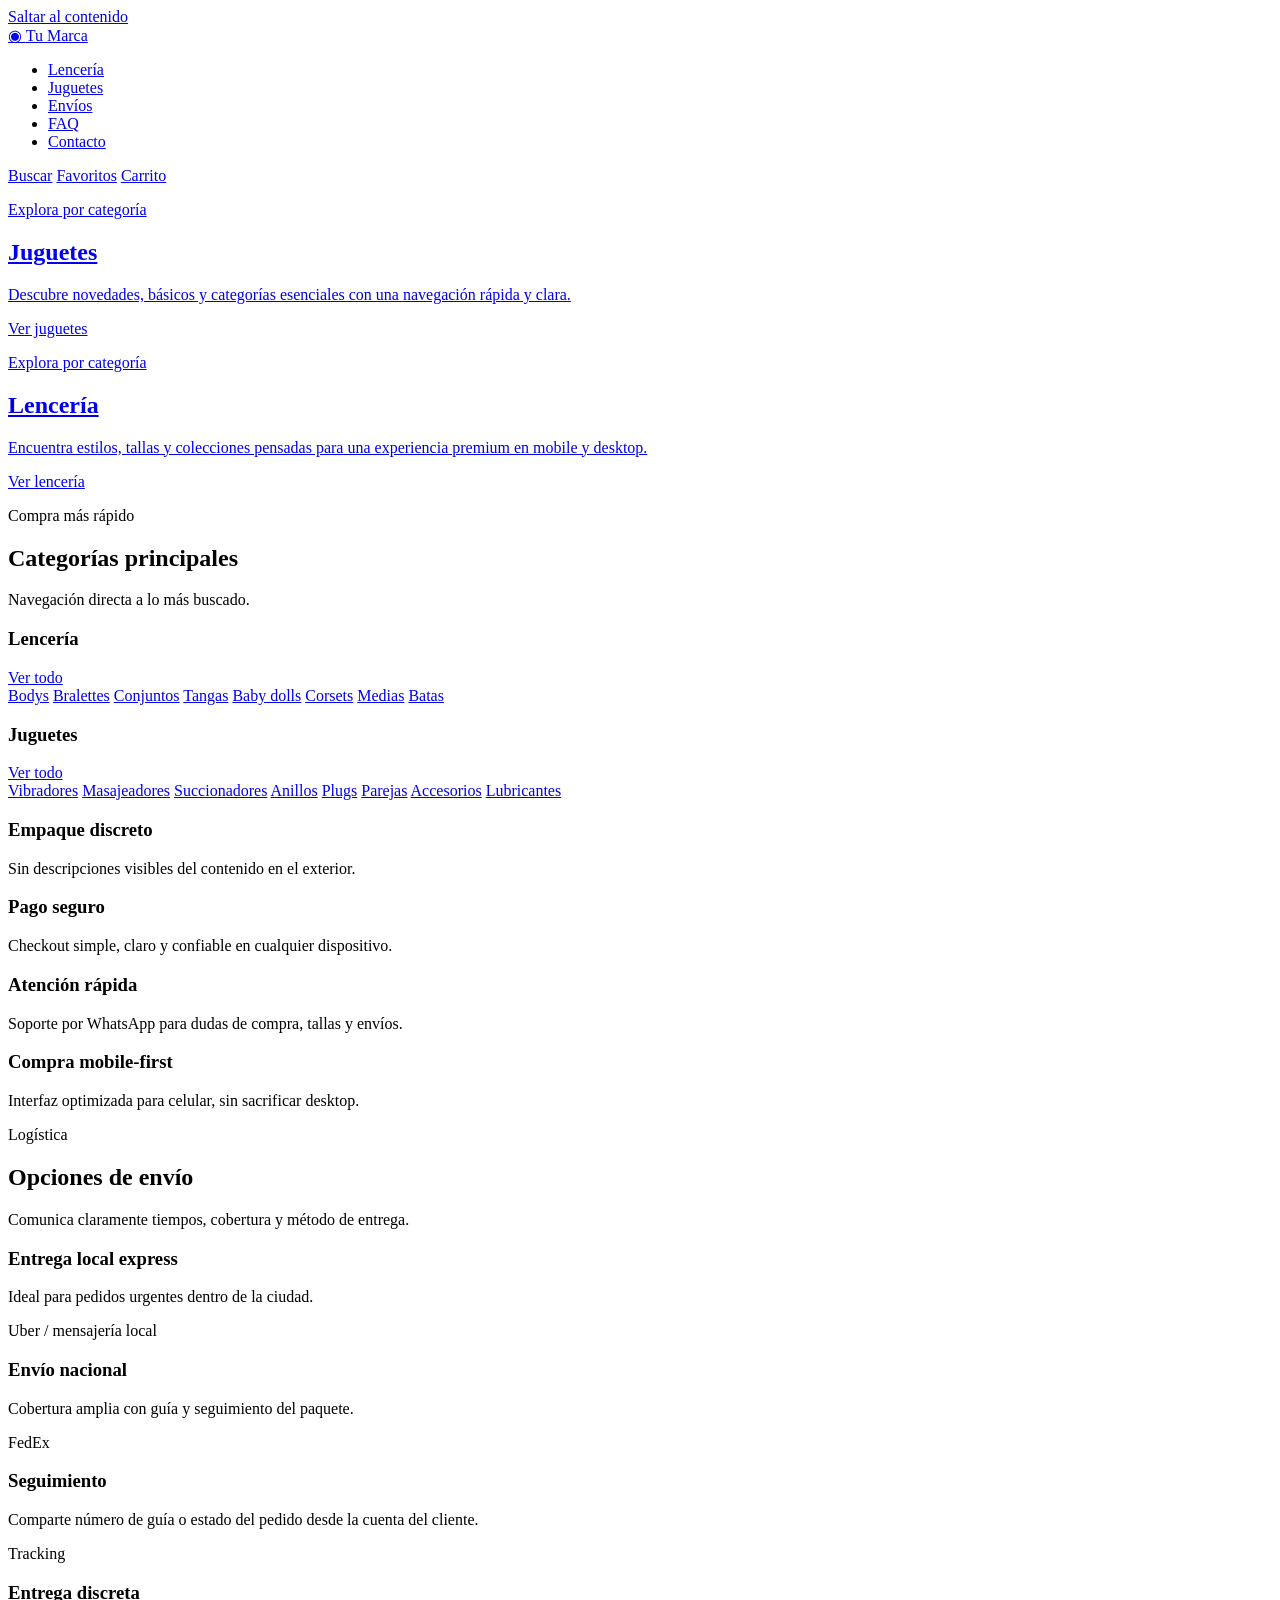
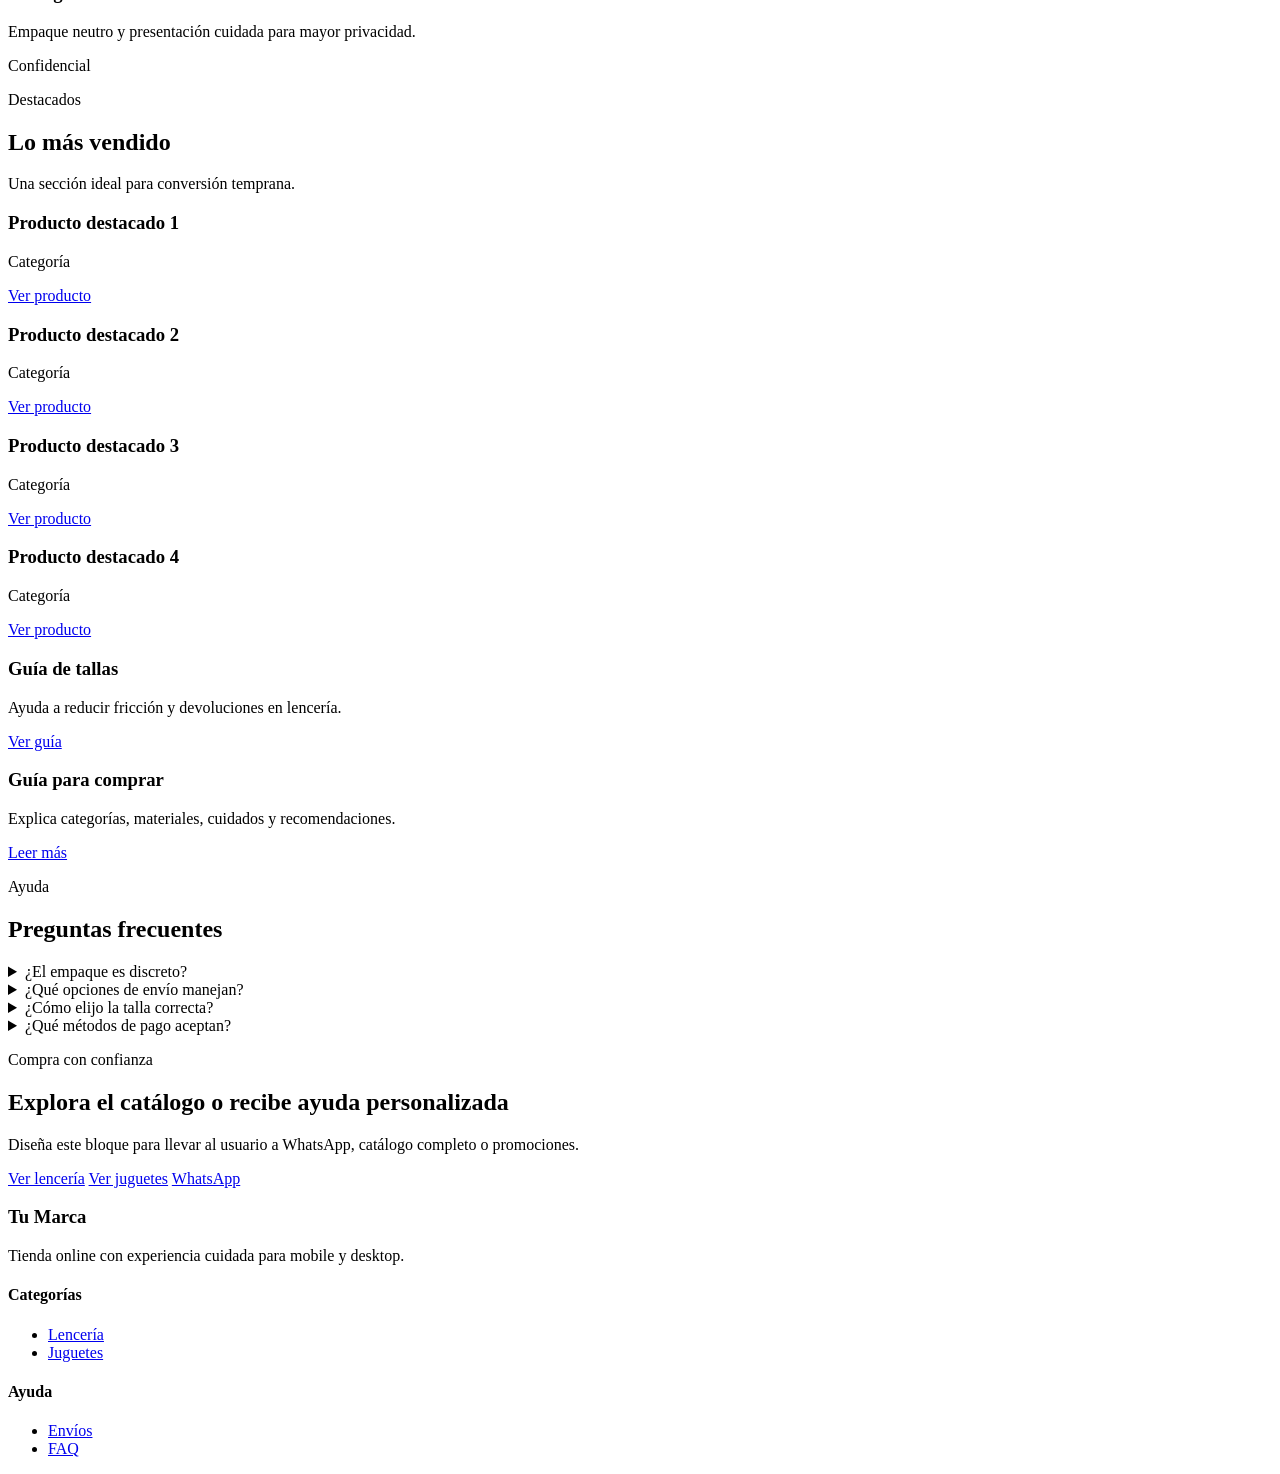
==== index.html @ 81722ff7 "Create index.html" ====
<!DOCTYPE html>
<html lang="es">
<head>
  <meta charset="utf-8">
  <meta name="viewport" content="width=device-width, initial-scale=1">
  <title>Tienda Online | Lencería y Juguetes</title>
  <meta name="description" content="Tienda online con categorías de lencería y juguetes. Compra fácil, diseño responsive, envío discreto y atención personalizada.">
  <meta name="theme-color" content="#111111">
  <link rel="preconnect" href="https://fonts.gstatic.com" crossorigin>
  <link rel="stylesheet" href="styles.css">
</head>
<body>

  <a class="skip-link" href="#main">Saltar al contenido</a>

  <header class="site-header">
    <div class="container header-wrap">
      <a class="brand" href="index.html" aria-label="Inicio de la tienda">
        <span class="brand-logo">◉</span>
        <span class="brand-text">Tu Marca</span>
      </a>

      <nav class="main-nav" aria-label="Navegación principal">
        <ul>
          <li><a href="lenceria.html">Lencería</a></li>
          <li><a href="juguetes.html">Juguetes</a></li>
          <li><a href="#envios">Envíos</a></li>
          <li><a href="#faq">FAQ</a></li>
          <li><a href="#contacto">Contacto</a></li>
        </ul>
      </nav>

      <div class="header-actions">
        <a class="icon-btn" href="#" aria-label="Buscar">Buscar</a>
        <a class="icon-btn" href="#" aria-label="Favoritos">Favoritos</a>
        <a class="icon-btn" href="#" aria-label="Carrito">Carrito</a>
      </div>
    </div>
  </header>

  <main id="main">

    <!-- HERO DIVIDIDO -->
    <section class="split-hero" aria-label="Explora por categoría principal">
      <div class="split-grid">

        <a class="hero-panel hero-panel-toys" href="juguetes.html" aria-label="Ir a la categoría de juguetes">
          <div class="hero-overlay"></div>
          <div class="hero-content">
            <p class="eyebrow">Explora por categoría</p>
            <h1>Juguetes</h1>
            <p class="hero-copy">Descubre novedades, básicos y categorías esenciales con una navegación rápida y clara.</p>
            <span class="hero-cta">Ver juguetes</span>
          </div>
        </a>

        <a class="hero-panel hero-panel-lingerie" href="lenceria.html" aria-label="Ir a la categoría de lencería">
          <div class="hero-overlay"></div>
          <div class="hero-content">
            <p class="eyebrow">Explora por categoría</p>
            <h1>Lencería</h1>
            <p class="hero-copy">Encuentra estilos, tallas y colecciones pensadas para una experiencia premium en mobile y desktop.</p>
            <span class="hero-cta">Ver lencería</span>
          </div>
        </a>

      </div>
    </section>

    <!-- CATEGORÍAS RÁPIDAS -->
    <section class="quick-categories section">
      <div class="container">
        <div class="section-head">
          <p class="eyebrow">Compra más rápido</p>
          <h2>Categorías principales</h2>
          <p>Navegación directa a lo más buscado.</p>
        </div>

        <div class="category-columns">

          <article class="category-block">
            <div class="category-block-head">
              <h3>Lencería</h3>
              <a href="lenceria.html">Ver todo</a>
            </div>
            <div class="chip-grid">
              <a href="lenceria.html#bodys">Bodys</a>
              <a href="lenceria.html#bralettes">Bralettes</a>
              <a href="lenceria.html#conjuntos">Conjuntos</a>
              <a href="lenceria.html#tangas">Tangas</a>
              <a href="lenceria.html#babydolls">Baby dolls</a>
              <a href="lenceria.html#corsets">Corsets</a>
              <a href="lenceria.html#medias">Medias</a>
              <a href="lenceria.html#batas">Batas</a>
            </div>
          </article>

          <article class="category-block">
            <div class="category-block-head">
              <h3>Juguetes</h3>
              <a href="juguetes.html">Ver todo</a>
            </div>
            <div class="chip-grid">
              <a href="juguetes.html#vibradores">Vibradores</a>
              <a href="juguetes.html#masajeadores">Masajeadores</a>
              <a href="juguetes.html#succionadores">Succionadores</a>
              <a href="juguetes.html#anillos">Anillos</a>
              <a href="juguetes.html#plugs">Plugs</a>
              <a href="juguetes.html#parejas">Parejas</a>
              <a href="juguetes.html#accesorios">Accesorios</a>
              <a href="juguetes.html#lubricantes">Lubricantes</a>
            </div>
          </article>

        </div>
      </div>
    </section>

    <!-- BENEFICIOS -->
    <section class="trust-bar section">
      <div class="container">
        <div class="benefits-grid">
          <article class="benefit-card">
            <h3>Empaque discreto</h3>
            <p>Sin descripciones visibles del contenido en el exterior.</p>
          </article>
          <article class="benefit-card">
            <h3>Pago seguro</h3>
            <p>Checkout simple, claro y confiable en cualquier dispositivo.</p>
          </article>
          <article class="benefit-card">
            <h3>Atención rápida</h3>
            <p>Soporte por WhatsApp para dudas de compra, tallas y envíos.</p>
          </article>
          <article class="benefit-card">
            <h3>Compra mobile-first</h3>
            <p>Interfaz optimizada para celular, sin sacrificar desktop.</p>
          </article>
        </div>
      </div>
    </section>

    <!-- ENVIOS -->
    <section id="envios" class="shipping section">
      <div class="container">
        <div class="section-head">
          <p class="eyebrow">Logística</p>
          <h2>Opciones de envío</h2>
          <p>Comunica claramente tiempos, cobertura y método de entrega.</p>
        </div>

        <div class="shipping-grid">
          <article class="shipping-card">
            <h3>Entrega local express</h3>
            <p>Ideal para pedidos urgentes dentro de la ciudad.</p>
            <span class="shipping-badge">Uber / mensajería local</span>
          </article>

          <article class="shipping-card">
            <h3>Envío nacional</h3>
            <p>Cobertura amplia con guía y seguimiento del paquete.</p>
            <span class="shipping-badge">FedEx</span>
          </article>

          <article class="shipping-card">
            <h3>Seguimiento</h3>
            <p>Comparte número de guía o estado del pedido desde la cuenta del cliente.</p>
            <span class="shipping-badge">Tracking</span>
          </article>

          <article class="shipping-card">
            <h3>Entrega discreta</h3>
            <p>Empaque neutro y presentación cuidada para mayor privacidad.</p>
            <span class="shipping-badge">Confidencial</span>
          </article>
        </div>
      </div>
    </section>

    <!-- BEST SELLERS -->
    <section class="featured section">
      <div class="container">
        <div class="section-head">
          <p class="eyebrow">Destacados</p>
          <h2>Lo más vendido</h2>
          <p>Una sección ideal para conversión temprana.</p>
        </div>

        <div class="product-grid">
          <article class="product-card">
            <div class="product-media"></div>
            <h3>Producto destacado 1</h3>
            <p>Categoría</p>
            <a href="#">Ver producto</a>
          </article>
          <article class="product-card">
            <div class="product-media"></div>
            <h3>Producto destacado 2</h3>
            <p>Categoría</p>
            <a href="#">Ver producto</a>
          </article>
          <article class="product-card">
            <div class="product-media"></div>
            <h3>Producto destacado 3</h3>
            <p>Categoría</p>
            <a href="#">Ver producto</a>
          </article>
          <article class="product-card">
            <div class="product-media"></div>
            <h3>Producto destacado 4</h3>
            <p>Categoría</p>
            <a href="#">Ver producto</a>
          </article>
        </div>
      </div>
    </section>

    <!-- GUIAS -->
    <section class="guides section">
      <div class="container guides-grid">
        <article class="guide-card">
          <h3>Guía de tallas</h3>
          <p>Ayuda a reducir fricción y devoluciones en lencería.</p>
          <a href="#">Ver guía</a>
        </article>
        <article class="guide-card">
          <h3>Guía para comprar</h3>
          <p>Explica categorías, materiales, cuidados y recomendaciones.</p>
          <a href="#">Leer más</a>
        </article>
      </div>
    </section>

    <!-- FAQ -->
    <section id="faq" class="faq section">
      <div class="container">
        <div class="section-head">
          <p class="eyebrow">Ayuda</p>
          <h2>Preguntas frecuentes</h2>
        </div>

        <div class="faq-list">
          <details>
            <summary>¿El empaque es discreto?</summary>
            <p>Sí. El pedido se entrega en empaque neutro para mayor privacidad.</p>
          </details>
          <details>
            <summary>¿Qué opciones de envío manejan?</summary>
            <p>Entrega local express y envíos nacionales con guía.</p>
          </details>
          <details>
            <summary>¿Cómo elijo la talla correcta?</summary>
            <p>Puedes consultar la guía de tallas o pedir ayuda por WhatsApp.</p>
          </details>
          <details>
            <summary>¿Qué métodos de pago aceptan?</summary>
            <p>Tarjeta, transferencia y otros métodos según tu operación.</p>
          </details>
        </div>
      </div>
    </section>

    <!-- CTA FINAL -->
    <section id="contacto" class="final-cta section">
      <div class="container final-cta-box">
        <p class="eyebrow">Compra con confianza</p>
        <h2>Explora el catálogo o recibe ayuda personalizada</h2>
        <p>Diseña este bloque para llevar al usuario a WhatsApp, catálogo completo o promociones.</p>
        <div class="cta-actions">
          <a class="btn btn-primary" href="lenceria.html">Ver lencería</a>
          <a class="btn btn-secondary" href="juguetes.html">Ver juguetes</a>
          <a class="btn btn-tertiary" href="#">WhatsApp</a>
        </div>
      </div>
    </section>

  </main>

  <footer class="site-footer">
    <div class="container footer-wrap">
      <div>
        <h3>Tu Marca</h3>
        <p>Tienda online con experiencia cuidada para mobile y desktop.</p>
      </div>
      <div>
        <h4>Categorías</h4>
        <ul>
          <li><a href="lenceria.html">Lencería</a></li>
          <li><a href="juguetes.html">Juguetes</a></li>
        </ul>
      </div>
      <div>
        <h4>Ayuda</h4>
        <ul>
          <li><a href="#envios">Envíos</a></li>
          <li><a href="#faq">FAQ</a></li>
        </ul>
      </div>
    </div>
  </footer>

</body>
</html>
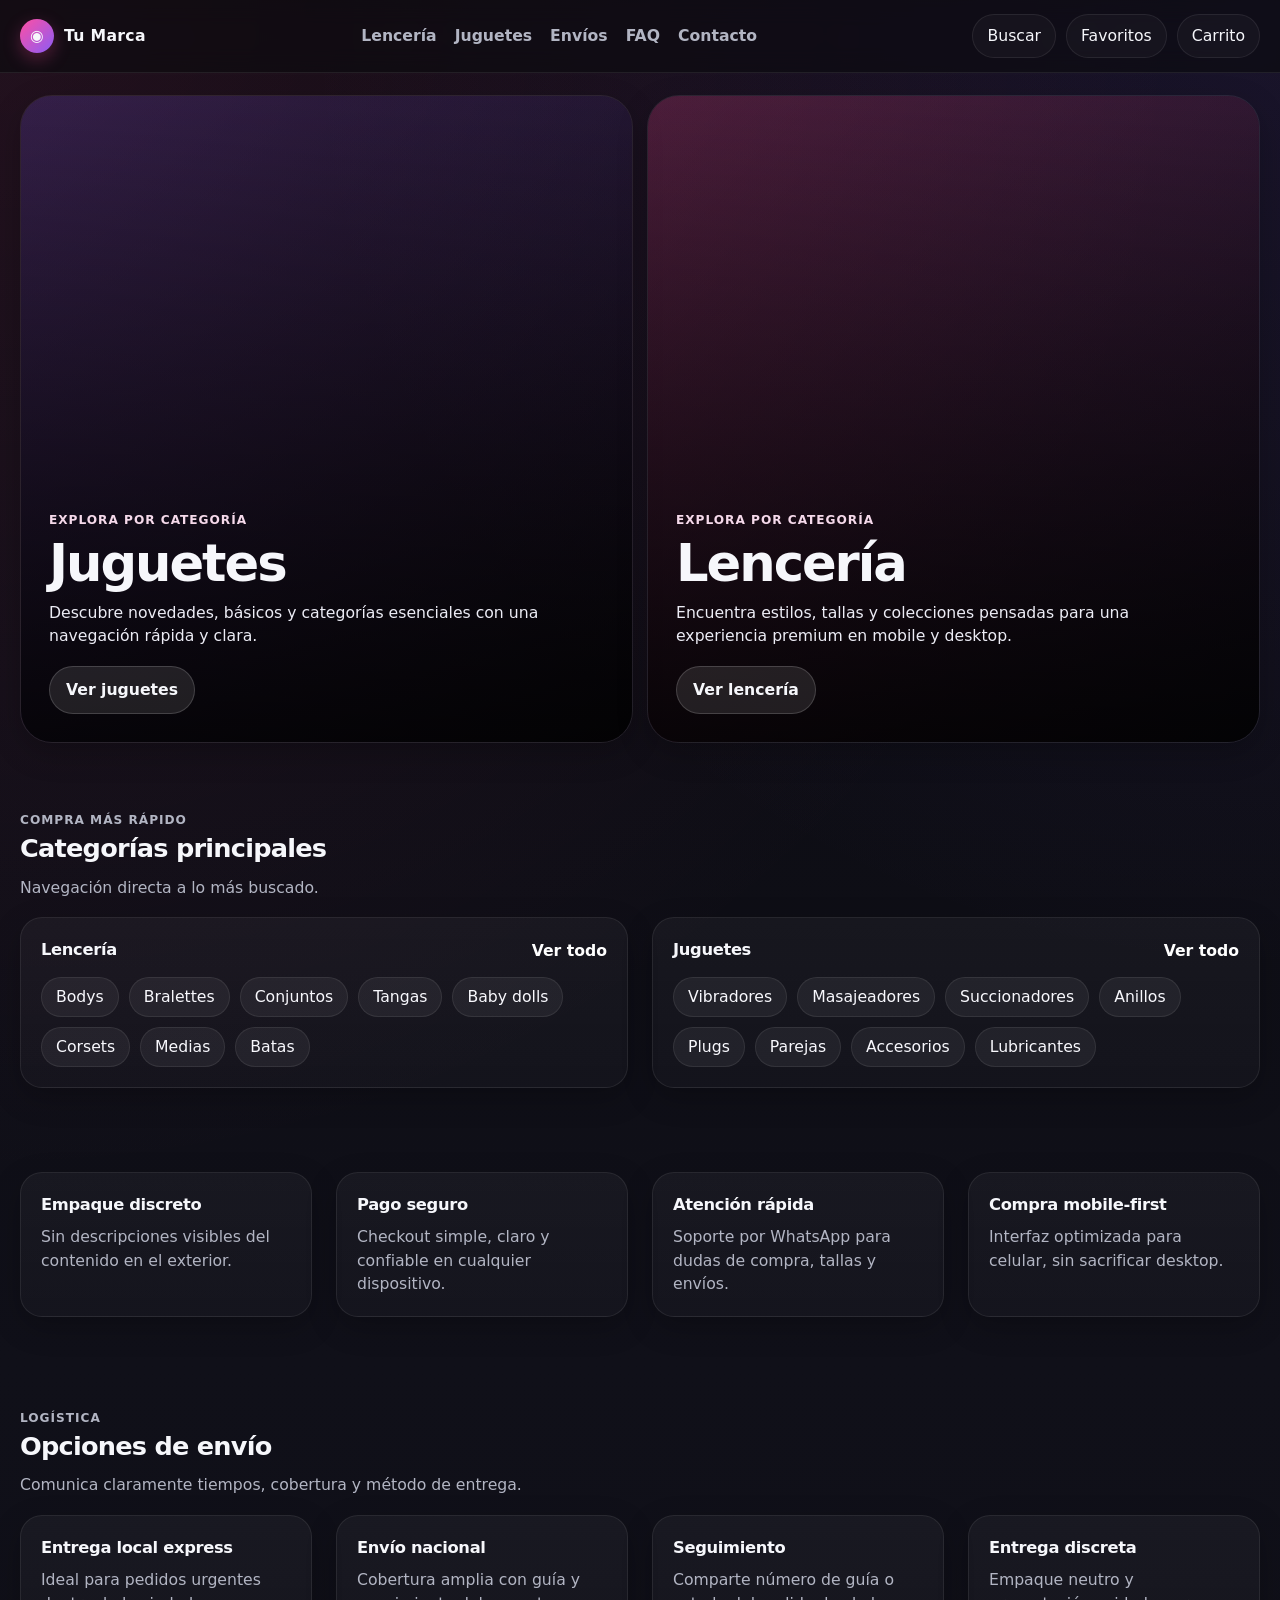
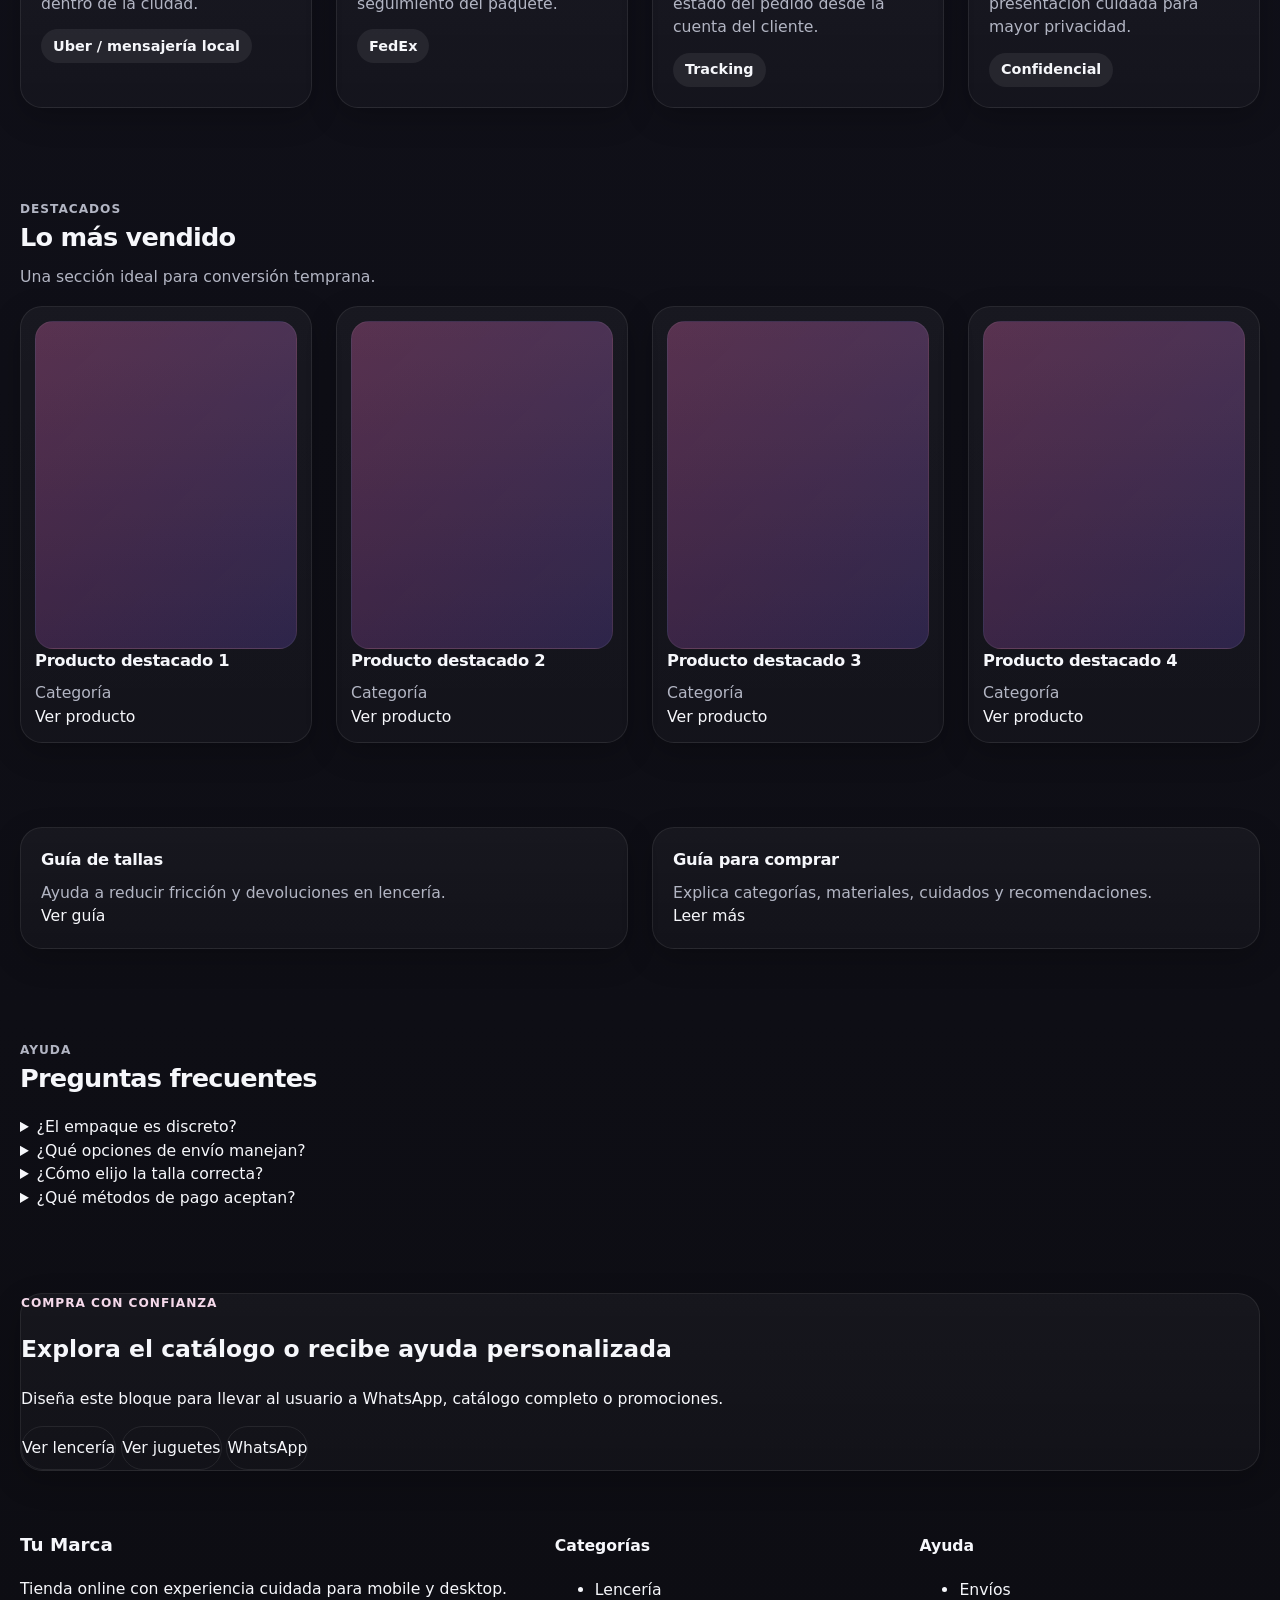
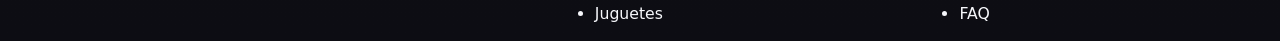
==== commit 68c97f26: "Update index.html" ====
--- a/index.html
+++ b/index.html
@@ -7,7 +7,7 @@
   <meta name="description" content="Tienda online con categorías de lencería y juguetes. Compra fácil, diseño responsive, envío discreto y atención personalizada.">
   <meta name="theme-color" content="#111111">
   <link rel="preconnect" href="https://fonts.gstatic.com" crossorigin>
-  <link rel="stylesheet" href="styles.css">
+  <link rel="stylesheet" href="main.css">
 </head>
 <body>
 
--- a/main.css
+++ b/main.css
@@ -0,0 +1 @@
+:root{--bg:#0b0b0f;--bg-2:#12121a;--panel:#161621;--panel-2:#1c1c29;--text:#f6f7fb;--muted:#b2b5c3;--line:rgba(255,255,255,.08);--brand:#ff4fa3;--brand-2:#8b5cf6;--accent:#ffd166;--ok:#25d366;--shadow:0 10px 30px rgba(0,0,0,.22);--radius:22px;--radius-sm:16px;--maxw:1240px;--container:calc(100% - 32px);--header-h:72px;--gap:clamp(14px,2vw,24px);--fs-hero:clamp(2rem,4vw,4.6rem);--fs-h2:clamp(1.5rem,2vw,2.4rem);--fs-body:clamp(.98rem,1.1vw,1.04rem)}*{box-sizing:border-box}html{scroll-behavior:smooth}body{margin:0;font-family:Inter,ui-sans-serif,system-ui,-apple-system,BlinkMacSystemFont,"Segoe UI",sans-serif;background:radial-gradient(circle at top left,rgba(255,79,163,.10),transparent 34%),radial-gradient(circle at top right,rgba(139,92,246,.12),transparent 28%),linear-gradient(180deg,#0a0a0f,#101019 42%,#0d0d13 100%);color:var(--text);font-size:var(--fs-body);line-height:1.5;text-rendering:optimizeLegibility;-webkit-font-smoothing:antialiased}img{max-width:100%;display:block}a{text-decoration:none;color:inherit}button,input{font:inherit}button{cursor:pointer}.container{width:min(var(--maxw),var(--container));margin-inline:auto}.skip-link{position:absolute;left:-9999px;top:auto}.skip-link:focus{left:16px;top:16px;z-index:9999;background:#fff;color:#111;padding:10px 14px;border-radius:12px}.site-header{position:sticky;top:0;z-index:100;backdrop-filter:saturate(1.2) blur(12px);background:rgba(11,11,15,.66);border-bottom:1px solid var(--line)}.header-wrap{min-height:var(--header-h);display:flex;align-items:center;justify-content:space-between;gap:16px}.brand{display:flex;align-items:center;gap:10px;font-weight:800;letter-spacing:.02em}.brand-logo{width:34px;height:34px;border-radius:50%;display:grid;place-items:center;background:linear-gradient(135deg,var(--brand),var(--brand-2));box-shadow:0 6px 18px rgba(255,79,163,.28)}.main-nav ul{list-style:none;display:flex;gap:18px;margin:0;padding:0}.main-nav a{color:var(--muted);font-weight:600}.main-nav a:hover{color:var(--text)}.header-actions{display:flex;align-items:center;gap:10px}.icon-btn,.btn{min-height:44px;border-radius:999px;border:1px solid var(--line);display:inline-flex;align-items:center;justify-content:center;transition:transform .18s ease,border-color .18s ease,background .18s ease}.icon-btn{padding:0 14px;background:rgba(255,255,255,.03);color:var(--text)}.icon-btn:hover,.btn:hover{transform:translateY(-1px)}.split-hero{padding:22px 0 18px}.split-grid{width:min(var(--maxw),var(--container));margin-inline:auto;display:grid;grid-template-columns:1fr 1fr;gap:14px;min-height:min(72svh,760px)}.hero-panel{position:relative;overflow:hidden;border-radius:32px;border:1px solid var(--line);box-shadow:var(--shadow);display:flex;align-items:end;padding:28px;isolation:isolate}.hero-panel::before{content:"";position:absolute;inset:0;background-size:cover;background-position:center;transform:scale(1.02);transition:transform .5s ease,filter .3s ease;z-index:-2}.hero-panel::after{content:"";position:absolute;inset:0;background:linear-gradient(180deg,rgba(0,0,0,.10),rgba(0,0,0,.62) 72%,rgba(0,0,0,.82));z-index:-1}.hero-panel:hover::before{transform:scale(1.06)}.hero-panel-toys::before{background-image:linear-gradient(135deg,rgba(139,92,246,.24),rgba(0,0,0,.1)),url("https://images.unsplash.com/photo-1512436991641-6745cdb1723f?auto=format&fit=crop&w=1200&q=70")}.hero-panel-lingerie::before{background-image:linear-gradient(135deg,rgba(255,79,163,.26),rgba(0,0,0,.1)),url("https://images.unsplash.com/photo-1529139574466-a303027c1d8b?auto=format&fit=crop&w=1200&q=70")}.hero-content{max-width:540px}.eyebrow{margin:0 0 10px;color:#f5d9ea;font-weight:700;letter-spacing:.08em;text-transform:uppercase;font-size:.76rem}.hero-content h1{margin:0;font-size:var(--fs-hero);line-height:.94;letter-spacing:-.04em}.hero-copy{margin:14px 0 0;color:#ececf5;max-width:52ch}.hero-cta{display:inline-flex;margin-top:18px;min-height:48px;align-items:center;padding:0 16px;border-radius:999px;background:rgba(255,255,255,.10);border:1px solid rgba(255,255,255,.16);font-weight:700}.section{padding:42px 0}.section-head{margin:0 0 18px}.section-head h2{margin:0;font-size:var(--fs-h2);letter-spacing:-.03em}.section-head p{margin:8px 0 0;color:var(--muted)}.category-columns,.benefits-grid,.shipping-grid,.product-grid,.guides-grid,.footer-wrap{display:grid;gap:var(--gap)}.category-columns{grid-template-columns:1fr 1fr}.benefits-grid{grid-template-columns:repeat(4,1fr)}.shipping-grid{grid-template-columns:repeat(4,1fr)}.product-grid{grid-template-columns:repeat(4,1fr)}.guides-grid{grid-template-columns:repeat(2,1fr)}.footer-wrap{grid-template-columns:1.2fr .8fr .8fr}.category-block,.benefit-card,.shipping-card,.product-card,.guide-card,.final-cta-box{background:linear-gradient(180deg,rgba(255,255,255,.04),rgba(255,255,255,.025));border:1px solid var(--line);border-radius:var(--radius);box-shadow:var(--shadow)}.category-block,.benefit-card,.shipping-card,.guide-card{padding:20px}.category-block-head{display:flex;align-items:center;justify-content:space-between;gap:12px;margin-bottom:14px}.category-block-head h3,.benefit-card h3,.shipping-card h3,.guide-card h3,.product-card h3{margin:0;font-size:1.02rem;letter-spacing:-.02em}.category-block-head a{color:#fff;font-weight:700}.chip-grid{display:flex;flex-wrap:wrap;gap:10px}.chip-grid a{min-height:40px;padding:0 14px;border-radius:999px;display:inline-flex;align-items:center;background:rgba(255,255,255,.06);border:1px solid rgba(255,255,255,.08);color:#f8f8fd}.benefit-card p,.shipping-card p,.guide-card p,.product-card p{margin:8px 0 0;color:var(--muted)}.shipping-badge{display:inline-flex;margin-top:14px;min-height:34px;align-items:center;padding:0 12px;border-radius:999px;background:rgba(255,255,255,.07);font-size:.9rem;font-weight:700}.product-card{overflow:hidden;padding:14px}.product-media{aspect-ratio:4/5;border-radius:18px;background:linear-gradient(135deg,rgba(255,79,163,.22),rgba(139,92,246,.18)),linear-gradient(180deg,#2a2a38,#191924);border:1px solid rgba(255,255,255,.06)}.product-meta{padding:14px 4px 4px}.product-price{margin
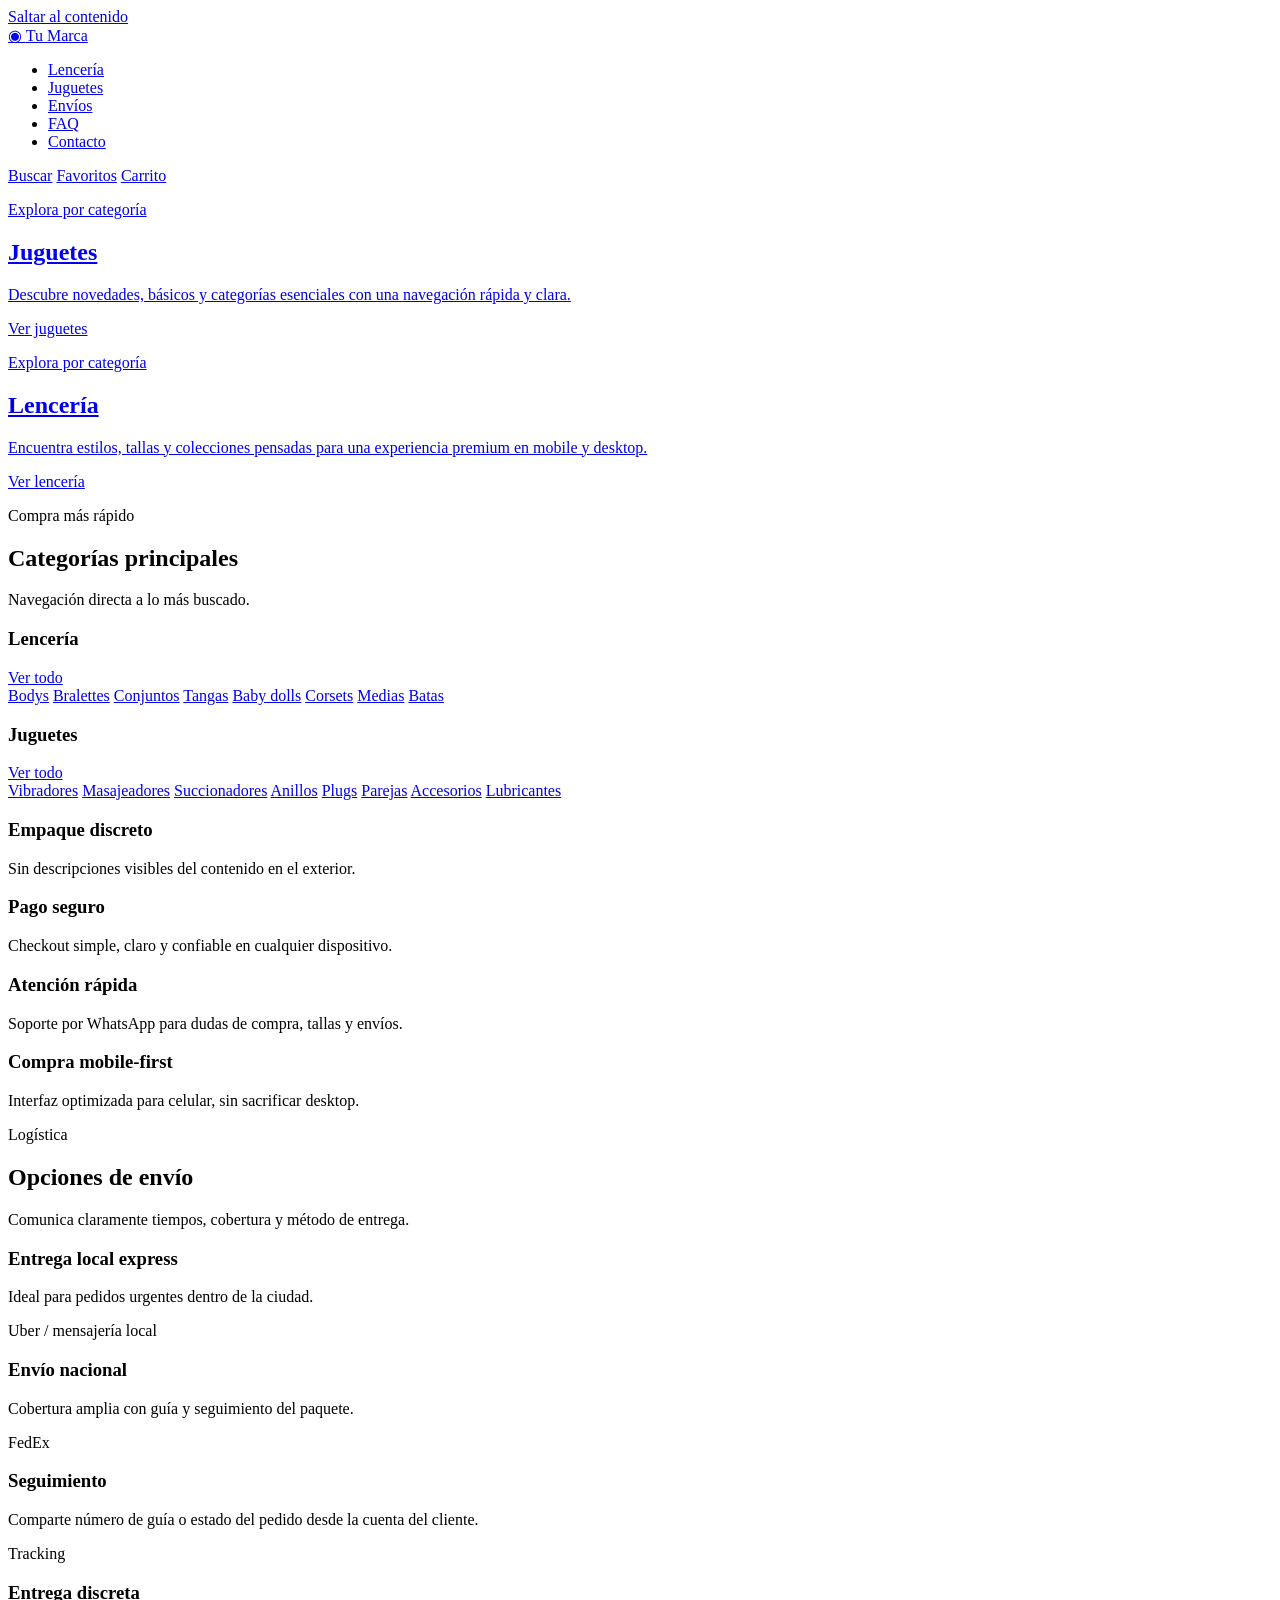
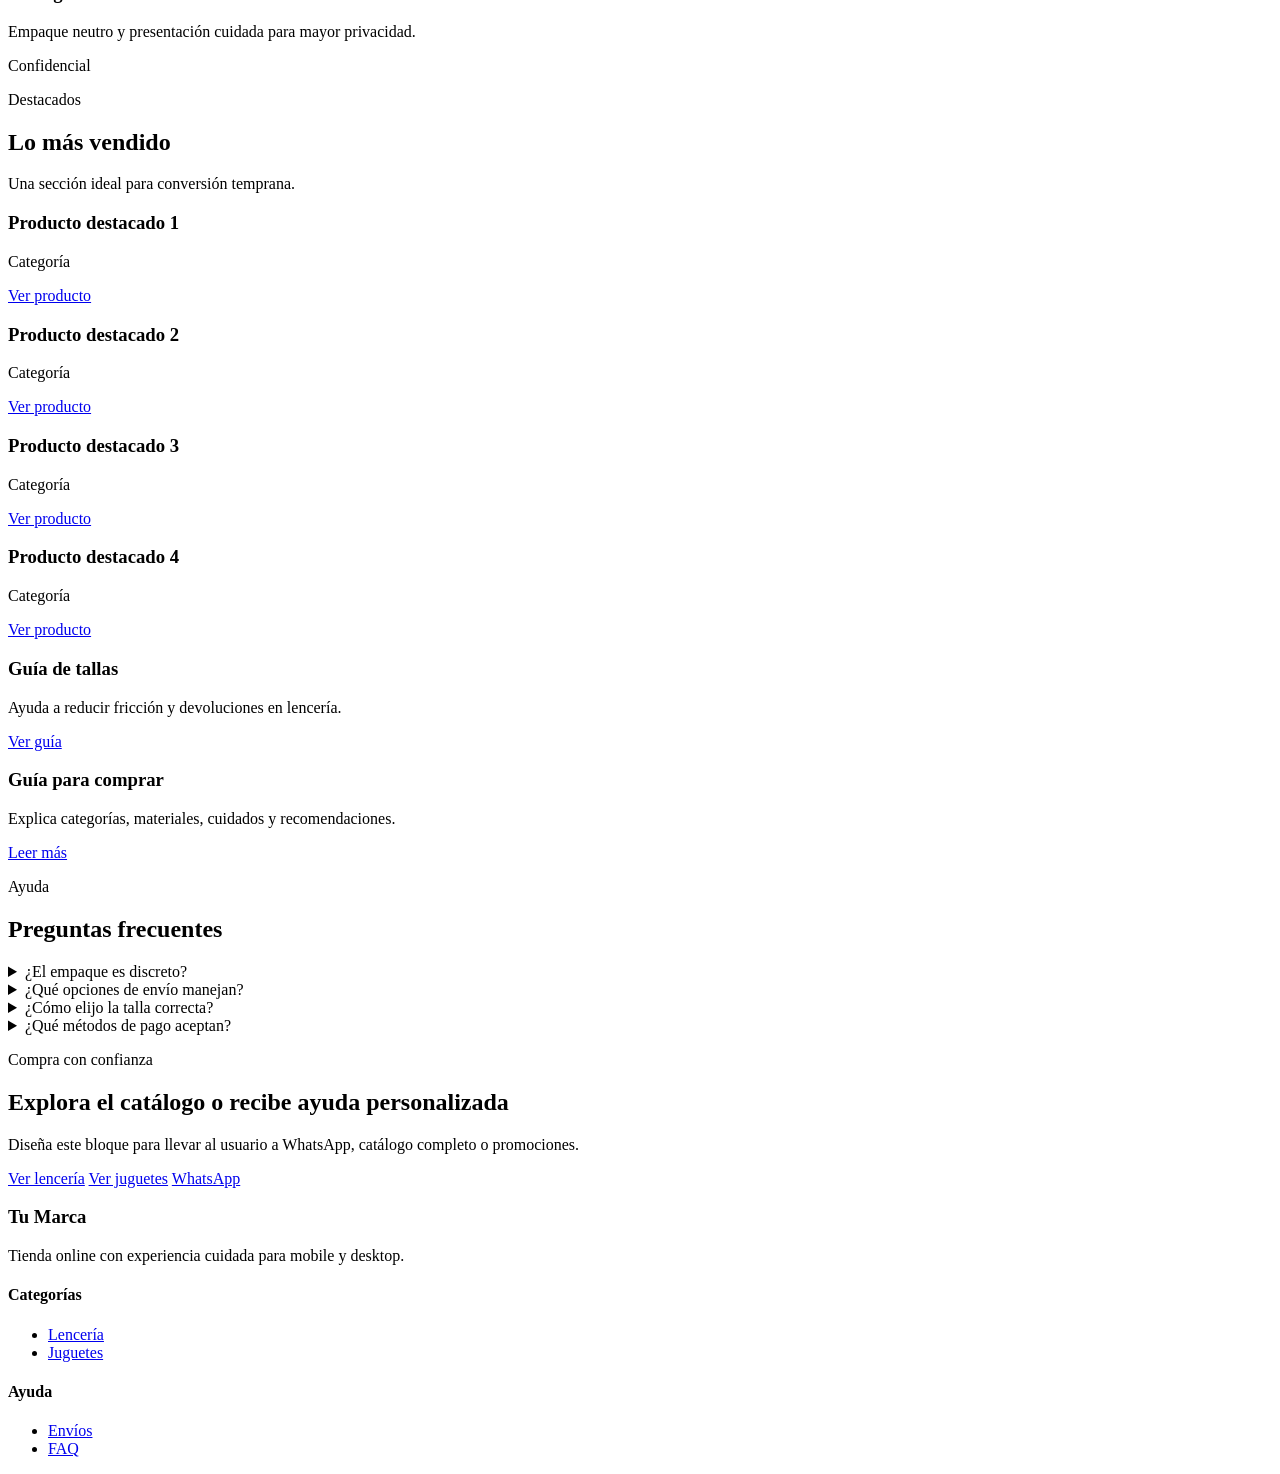
==== commit 8daa2cc7: "Update index.html" ====
--- a/index.html
+++ b/index.html
@@ -7,7 +7,8 @@
   <meta name="description" content="Tienda online con categorías de lencería y juguetes. Compra fácil, diseño responsive, envío discreto y atención personalizada.">
   <meta name="theme-color" content="#111111">
   <link rel="preconnect" href="https://fonts.gstatic.com" crossorigin>
-  <link rel="stylesheet" href="main.css">
+<link rel="stylesheet" href="/blackv/main.css">
+<script src="/blackv/app.js" defer></script>
 </head>
 <body>
 
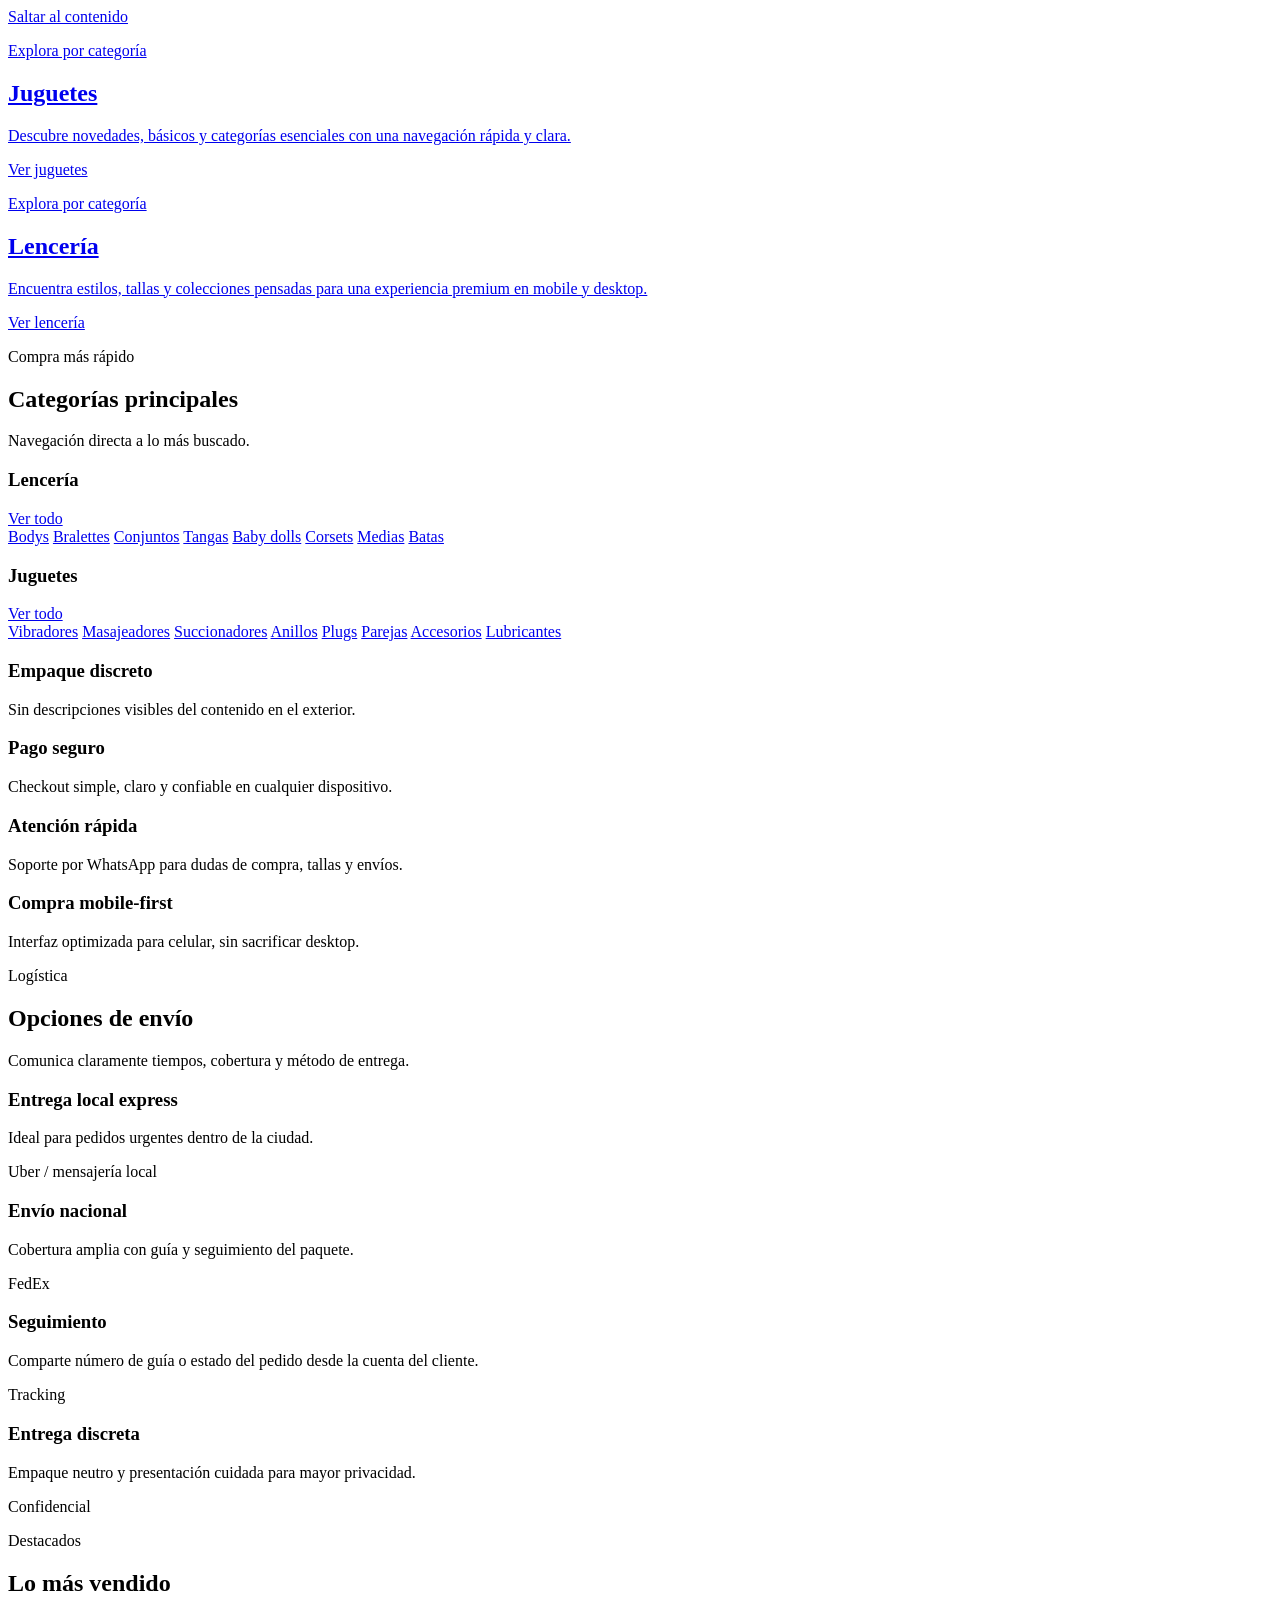
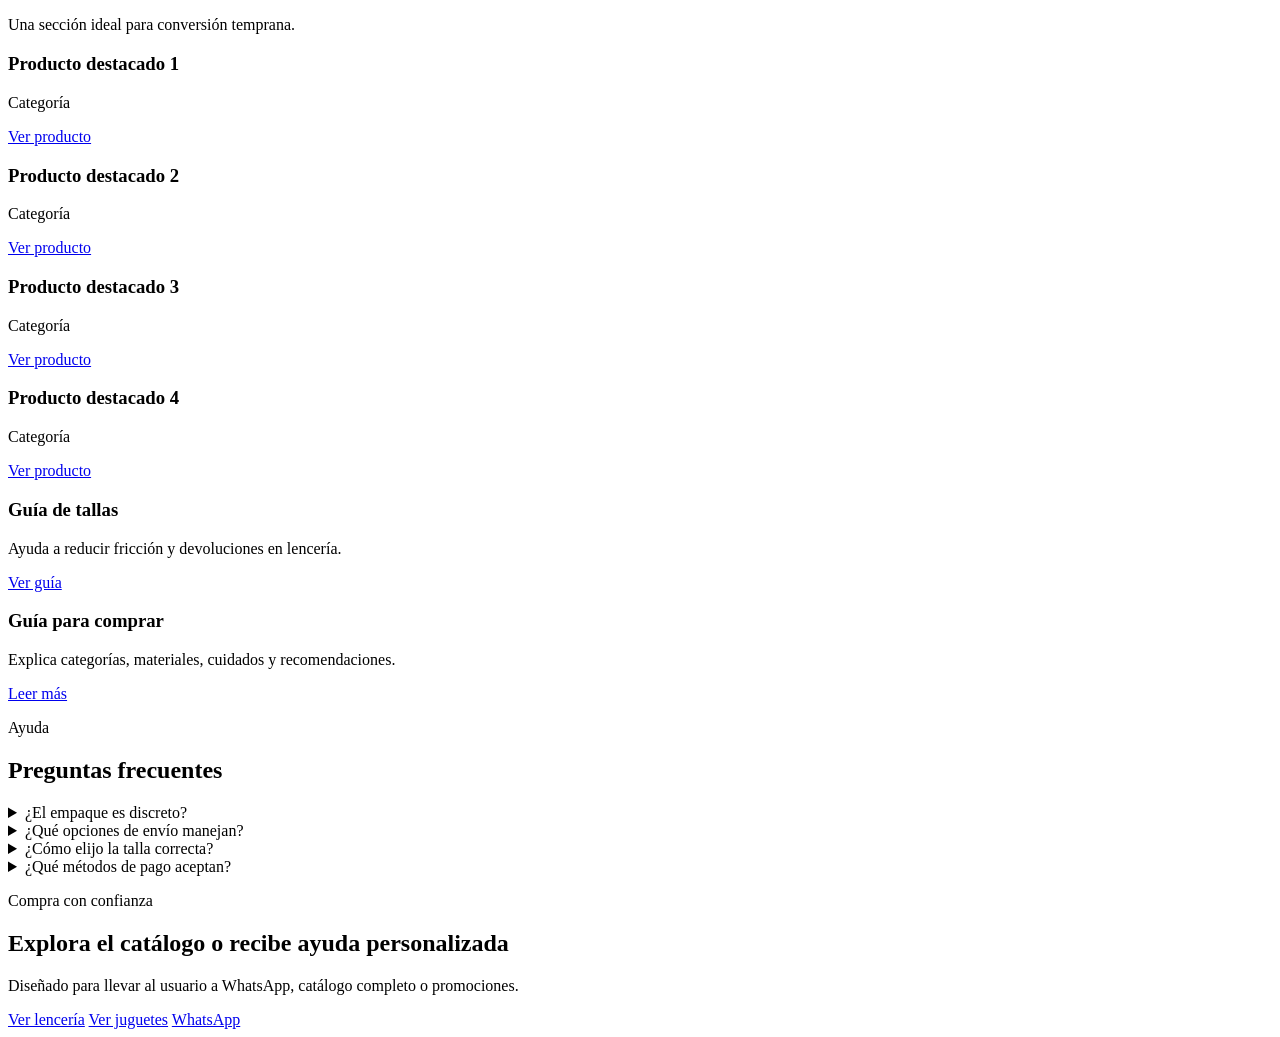
==== commit 2e73846e: "Update index.html" ====
--- a/index.html
+++ b/index.html
@@ -1,43 +1,23 @@
 <!DOCTYPE html>
 <html lang="es">
 <head>
-  <meta charset="utf-8">
-  <meta name="viewport" content="width=device-width, initial-scale=1">
-  <title>Tienda Online | Lencería y Juguetes</title>
-  <meta name="description" content="Tienda online con categorías de lencería y juguetes. Compra fácil, diseño responsive, envío discreto y atención personalizada.">
-  <meta name="theme-color" content="#111111">
-  <link rel="preconnect" href="https://fonts.gstatic.com" crossorigin>
-<link rel="stylesheet" href="/blackv/main.css">
-<script src="/blackv/app.js" defer></script>
+  <!-- HEAD_PLACEHOLDER -->
+  <title>Black Velvet | Lencería y juguetes</title>
+  <meta
+    name="description"
+    content="Black Velvet: lencería, juguetes y accesorios con envío discreto en CDMX, Edomex y envíos nacionales."
+  />
+  <meta property="og:title" content="Black Velvet | Lencería y juguetes" />
+  <meta
+    property="og:description"
+    content="Compra lencería, juguetes y accesorios con diseño premium, envío discreto y atención por WhatsApp."
+  />
 </head>
-<body>
+<body class="page-home has-gh" data-page="home">
 
   <a class="skip-link" href="#main">Saltar al contenido</a>
 
-  <header class="site-header">
-    <div class="container header-wrap">
-      <a class="brand" href="index.html" aria-label="Inicio de la tienda">
-        <span class="brand-logo">◉</span>
-        <span class="brand-text">Tu Marca</span>
-      </a>
-
-      <nav class="main-nav" aria-label="Navegación principal">
-        <ul>
-          <li><a href="lenceria.html">Lencería</a></li>
-          <li><a href="juguetes.html">Juguetes</a></li>
-          <li><a href="#envios">Envíos</a></li>
-          <li><a href="#faq">FAQ</a></li>
-          <li><a href="#contacto">Contacto</a></li>
-        </ul>
-      </nav>
-
-      <div class="header-actions">
-        <a class="icon-btn" href="#" aria-label="Buscar">Buscar</a>
-        <a class="icon-btn" href="#" aria-label="Favoritos">Favoritos</a>
-        <a class="icon-btn" href="#" aria-label="Carrito">Carrito</a>
-      </div>
-    </div>
-  </header>
+  <div id="header-placeholder"></div>
 
   <main id="main">
 
@@ -50,7 +30,9 @@
           <div class="hero-content">
             <p class="eyebrow">Explora por categoría</p>
             <h1>Juguetes</h1>
-            <p class="hero-copy">Descubre novedades, básicos y categorías esenciales con una navegación rápida y clara.</p>
+            <p class="hero-copy">
+              Descubre novedades, básicos y categorías esenciales con una navegación rápida y clara.
+            </p>
             <span class="hero-cta">Ver juguetes</span>
           </div>
         </a>
@@ -60,7 +42,9 @@
           <div class="hero-content">
             <p class="eyebrow">Explora por categoría</p>
             <h1>Lencería</h1>
-            <p class="hero-copy">Encuentra estilos, tallas y colecciones pensadas para una experiencia premium en mobile y desktop.</p>
+            <p class="hero-copy">
+              Encuentra estilos, tallas y colecciones pensadas para una experiencia premium en mobile y desktop.
+            </p>
             <span class="hero-cta">Ver lencería</span>
           </div>
         </a>
@@ -190,27 +174,35 @@
         <div class="product-grid">
           <article class="product-card">
             <div class="product-media"></div>
-            <h3>Producto destacado 1</h3>
-            <p>Categoría</p>
-            <a href="#">Ver producto</a>
-          </article>
-          <article class="product-card">
-            <div class="product-media"></div>
-            <h3>Producto destacado 2</h3>
-            <p>Categoría</p>
-            <a href="#">Ver producto</a>
-          </article>
-          <article class="product-card">
-            <div class="product-media"></div>
-            <h3>Producto destacado 3</h3>
-            <p>Categoría</p>
-            <a href="#">Ver producto</a>
-          </article>
-          <article class="product-card">
-            <div class="product-media"></div>
-            <h3>Producto destacado 4</h3>
-            <p>Categoría</p>
-            <a href="#">Ver producto</a>
+            <div class="product-meta">
+              <h3>Producto destacado 1</h3>
+              <p>Categoría</p>
+              <a href="#">Ver producto</a>
+            </div>
+          </article>
+          <article class="product-card">
+            <div class="product-media"></div>
+            <div class="product-meta">
+              <h3>Producto destacado 2</h3>
+              <p>Categoría</p>
+              <a href="#">Ver producto</a>
+            </div>
+          </article>
+          <article class="product-card">
+            <div class="product-media"></div>
+            <div class="product-meta">
+              <h3>Producto destacado 3</h3>
+              <p>Categoría</p>
+              <a href="#">Ver producto</a>
+            </div>
+          </article>
+          <article class="product-card">
+            <div class="product-media"></div>
+            <div class="product-meta">
+              <h3>Producto destacado 4</h3>
+              <p>Categoría</p>
+              <a href="#">Ver producto</a>
+            </div>
           </article>
         </div>
       </div>
@@ -266,39 +258,18 @@
       <div class="container final-cta-box">
         <p class="eyebrow">Compra con confianza</p>
         <h2>Explora el catálogo o recibe ayuda personalizada</h2>
-        <p>Diseña este bloque para llevar al usuario a WhatsApp, catálogo completo o promociones.</p>
+        <p>Diseñado para llevar al usuario a WhatsApp, catálogo completo o promociones.</p>
         <div class="cta-actions">
           <a class="btn btn-primary" href="lenceria.html">Ver lencería</a>
           <a class="btn btn-secondary" href="juguetes.html">Ver juguetes</a>
-          <a class="btn btn-tertiary" href="#">WhatsApp</a>
+          <a class="btn btn-tertiary" href="https://wa.me/5210000000000" target="_blank" rel="noopener">WhatsApp</a>
         </div>
       </div>
     </section>
 
   </main>
 
-  <footer class="site-footer">
-    <div class="container footer-wrap">
-      <div>
-        <h3>Tu Marca</h3>
-        <p>Tienda online con experiencia cuidada para mobile y desktop.</p>
-      </div>
-      <div>
-        <h4>Categorías</h4>
-        <ul>
-          <li><a href="lenceria.html">Lencería</a></li>
-          <li><a href="juguetes.html">Juguetes</a></li>
-        </ul>
-      </div>
-      <div>
-        <h4>Ayuda</h4>
-        <ul>
-          <li><a href="#envios">Envíos</a></li>
-          <li><a href="#faq">FAQ</a></li>
-        </ul>
-      </div>
-    </div>
-  </footer>
+  <div id="footer-placeholder"></div>
 
 </body>
 </html>
